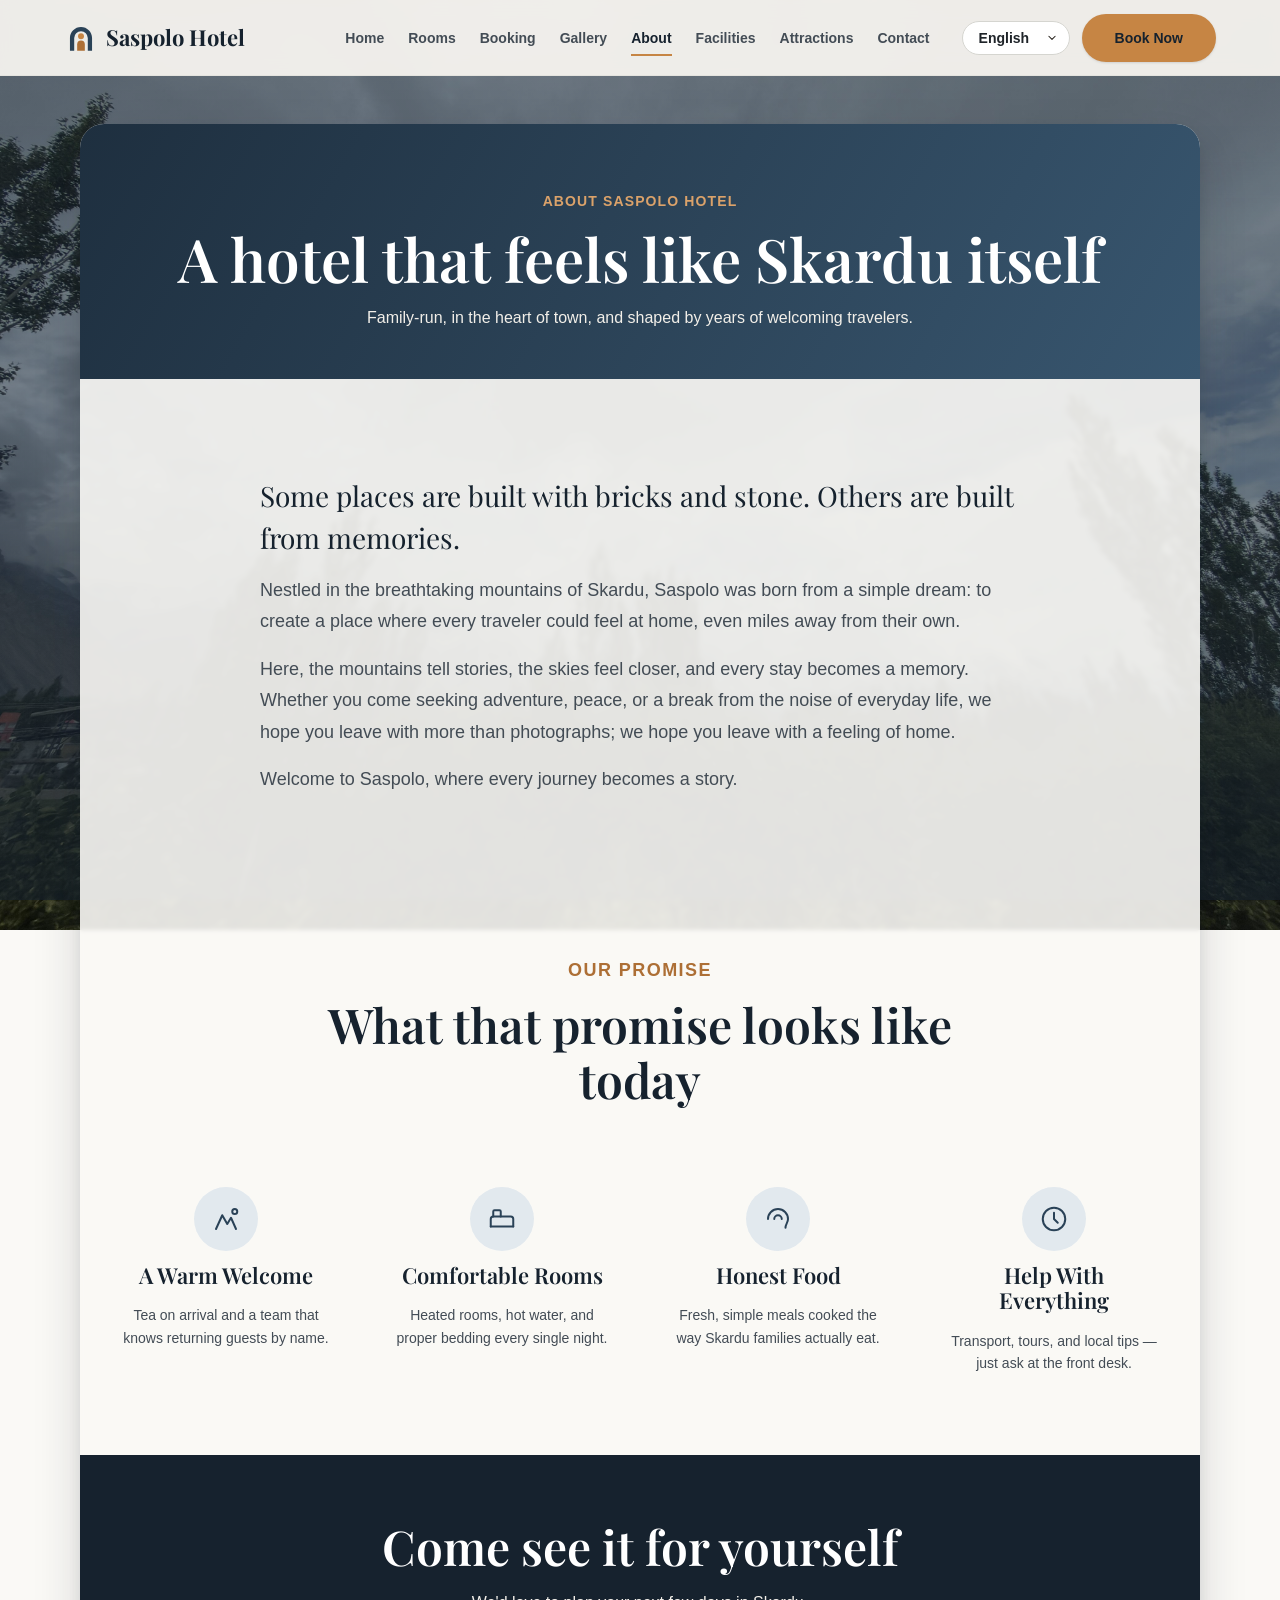
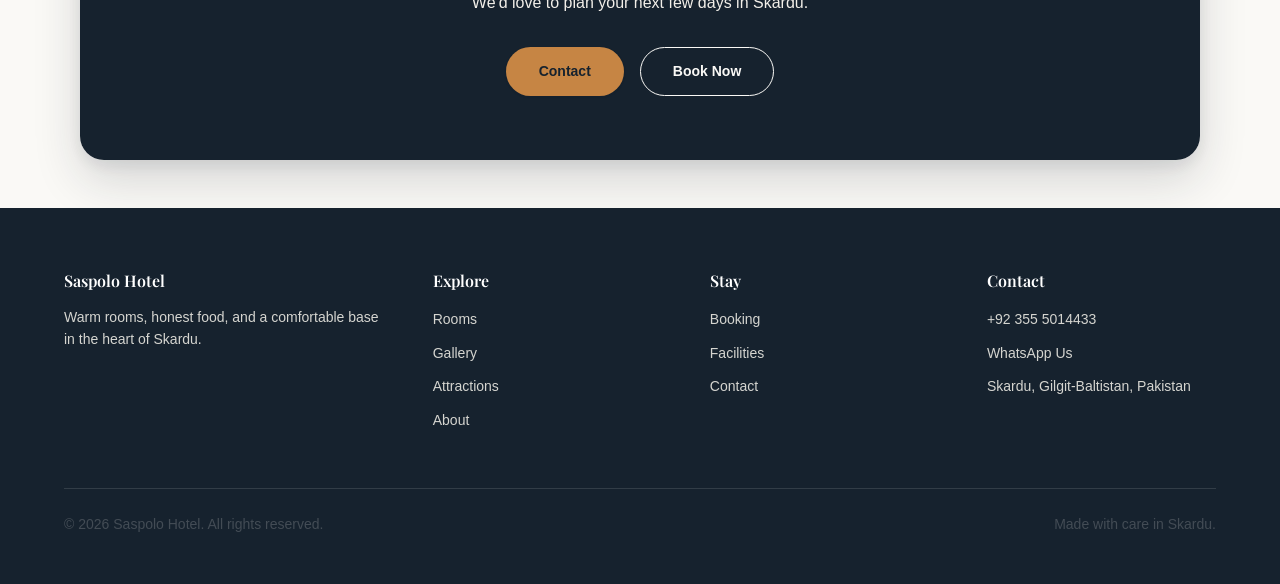
==== about.html @ f362ca93 "Add files via upload" ====
<!DOCTYPE html>
<html lang="en" dir="ltr">
<head>
<meta charset="UTF-8">
<meta name="viewport" content="width=device-width, initial-scale=1">
<title>About Us — Saspolo Hotel | Skardu, Gilgit-Baltistan</title>
<meta name="description" content="Nestled in the mountains of Skardu, Saspolo was born from a simple dream: a place where every traveler feels at home. Read our story.">
<link rel="canonical" href="https://www.saspolohotel.example/about.html">
<meta property="og:type" content="website">
<meta property="og:site_name" content="Saspolo Hotel">
<meta property="og:title" content="About Us — Saspolo Hotel | Skardu, Gilgit-Baltistan">
<meta property="og:description" content="Nestled in the mountains of Skardu, Saspolo was born from a simple dream: a place where every traveler feels at home. Read our story.">
<meta property="og:image" content="https://www.saspolohotel.example/assets/images/og/og-default.jpg">
<meta property="og:url" content="https://www.saspolohotel.example/about.html">
<meta property="og:locale" content="en_PK">
<meta name="twitter:card" content="summary_large_image">
<meta name="twitter:title" content="About Us — Saspolo Hotel | Skardu, Gilgit-Baltistan">
<meta name="twitter:description" content="Nestled in the mountains of Skardu, Saspolo was born from a simple dream: a place where every traveler feels at home. Read our story.">
<meta name="twitter:image" content="https://www.saspolohotel.example/assets/images/og/og-default.jpg">
<script type="application/ld+json">
{
  "@context": "https://schema.org",
  "@type": "Organization",
  "name": "Saspolo Hotel",
  "description": "A family-run hotel in the heart of Skardu, Gilgit-Baltistan, Pakistan.",
  "url": "https://www.saspolohotel.example/about.html",
  "logo": "https://www.saspolohotel.example/assets/images/og/og-default.jpg"
}
</script>
<link rel="icon" type="image/svg+xml" href="data:image/svg+xml,%3Csvg xmlns='http://www.w3.org/2000/svg' viewBox='0 0 40 40'%3E%3Crect width='40' height='40' rx='8' fill='%231e2f3f'/%3E%3Cpath d='M9 33V20c0-6 5-11 11-11s11 5 11 11v13h-4.2V20a6.8 6.8 0 10-13.6 0v13H9z' fill='%23c68544'/%3E%3Ccircle cx='20' cy='19' r='3' fill='%23dba26a'/%3E%3C/svg%3E">
<link rel="preconnect" href="https://fonts.googleapis.com">
<link rel="preconnect" href="https://fonts.gstatic.com" crossorigin>
<link href="https://fonts.googleapis.com/css2?family=Playfair+Display:wght@500;600;700&display=swap" rel="stylesheet">
<link rel="stylesheet" href="assets/css/variables.css">
<link rel="stylesheet" href="assets/css/base.css">
<link rel="stylesheet" href="assets/css/layout.css">
<link rel="stylesheet" href="assets/css/components.css">
<link rel="stylesheet" href="assets/css/animations.css">
<link rel="stylesheet" href="assets/css/rtl.css">
</head>
<body class="page-bg" style="background-image: url('assets/images/backgrounds/about.jpg');">

<!-- SHARED:HEADER:START -->
<a class="skip-link" href="#main" data-i18n="common.skipToContent">Skip to content</a>
<header class="site-header" id="site-header">
  <div class="container">
    <a href="index.html" class="brand">
      <svg class="brand-mark" viewBox="0 0 40 40" fill="none" xmlns="http://www.w3.org/2000/svg" aria-hidden="true">
        <path d="M7 35V20C7 12.82 12.82 7 20 7c7.18 0 13 5.82 13 13v15h-5V20a8 8 0 10-16 0v15H7z" fill="var(--color-forest-700)"></path>
        <circle cx="20" cy="18" r="3.5" fill="var(--color-amber-500)"></circle>
        <path d="M15.5 35v-7.5a4.5 4.5 0 019 0V35h-9z" fill="var(--color-amber-600)"></path>
      </svg>
      <span data-i18n="common.siteName">Saspolo Hotel</span>
    </a>

    <nav class="main-nav" id="main-nav">
      <ul class="nav-list">
        <li><a href="index.html" data-i18n="nav.home">Home</a></li>
        <li><a href="rooms.html" data-i18n="nav.rooms">Rooms</a></li>
        <li><a href="booking.html" data-i18n="nav.booking">Booking</a></li>
        <li><a href="gallery.html" data-i18n="nav.gallery">Gallery</a></li>
        <li><a href="about.html" aria-current="page" data-i18n="nav.about">About</a></li>
        <li><a href="facilities.html" data-i18n="nav.facilities">Facilities</a></li>
        <li><a href="attractions.html" data-i18n="nav.attractions">Attractions</a></li>
        <li><a href="contact.html" data-i18n="nav.contact">Contact</a></li>
      </ul>
      <div class="nav-actions">
        <select class="lang-select" id="lang-select" aria-label="Choose language">
          <option value="en">English</option>
          <option value="ur">اردو</option>
          <option value="pa">پنجابی</option>
          <option value="ps">پښتو</option>
          <option value="hi">हिन्दी</option>
          <option value="de">Deutsch</option>
          <option value="fr">Français</option>
          <option value="zh">中文</option>
          <option value="ar">العربية</option>
        </select>
        <a href="booking.html" class="btn btn-primary" data-i18n="common.bookNow">Book Now</a>
      </div>
    </nav>

    <button class="nav-toggle" id="nav-toggle" type="button" aria-expanded="false" aria-controls="main-nav" aria-label="Menu">
      <svg viewBox="0 0 24 24" fill="none" stroke="currentColor" stroke-width="2" stroke-linecap="round"><line x1="3" y1="6" x2="21" y2="6"></line><line x1="3" y1="12" x2="21" y2="12"></line><line x1="3" y1="18" x2="21" y2="18"></line></svg>
    </button>
  </div>
</header>
<!-- SHARED:HEADER:END -->

<main id="main">

  <section class="page-banner">
    <div class="container">
      <p class="eyebrow" data-i18n="about.eyebrow">About Saspolo Hotel</p>
      <h1 data-i18n="about.title">A hotel that feels like Skardu itself</h1>
      <p class="page-banner-sub" data-i18n="about.bannerSub">Family-run, in the heart of town, and shaped by years of welcoming travelers.</p>
    </div>
  </section>

  <section class="section">
    <div class="container">
      <div class="story-block reveal">
        <p class="story-lead" data-i18n="about.storyPara1">Some places are built with bricks and stone. Others are built from memories.</p>
        <p data-i18n="about.storyPara2">Nestled in the breathtaking mountains of Skardu, Saspolo was born from a simple dream: to create a place where every traveler could feel at home, even miles away from their own.</p>
        <p data-i18n="about.storyPara3">Here, the mountains tell stories, the skies feel closer, and every stay becomes a memory. Whether you come seeking adventure, peace, or a break from the noise of everyday life, we hope you leave with more than photographs; we hope you leave with a feeling of home.</p>
        <p data-i18n="about.storyPara4">Welcome to Saspolo, where every journey becomes a story.</p>
      </div>
    </div>
  </section>

  <section class="section section-tight" style="background:var(--color-cream-100);">
    <div class="container">
      <div class="section-heading reveal">
        <p class="eyebrow" data-i18n="about.promiseEyebrow">Our Promise</p>
        <h2 data-i18n="about.promiseTitle">What that promise looks like today</h2>
      </div>
      <div class="grid grid-4">
        <div class="icon-tile reveal">
          <div class="icon-wrap">
            <svg viewBox="0 0 24 24" fill="none" stroke="currentColor" stroke-width="1.6" stroke-linecap="round" stroke-linejoin="round"><path d="M4 20l5-11 4 7 3-5 4 9"></path><circle cx="19" cy="6" r="2"></circle></svg>
          </div>
          <h4 data-i18n="about.promise1Title">A Warm Welcome</h4>
          <p data-i18n="about.promise1Body">Tea on arrival and a team that knows returning guests by name.</p>
        </div>
        <div class="icon-tile reveal reveal-delay-1">
          <div class="icon-wrap">
            <svg viewBox="0 0 24 24" fill="none" stroke="currentColor" stroke-width="1.6" stroke-linecap="round" stroke-linejoin="round"><path d="M3 18v-6a2 2 0 012-2h14a2 2 0 012 2v6"></path><path d="M3 18h18M5 10V6a1 1 0 011-1h4a1 1 0 011 1v4"></path></svg>
          </div>
          <h4 data-i18n="about.promise2Title">Comfortable Rooms</h4>
          <p data-i18n="about.promise2Body">Heated rooms, hot water, and proper bedding every single night.</p>
        </div>
        <div class="icon-tile reveal reveal-delay-2">
          <div class="icon-wrap">
            <svg viewBox="0 0 24 24" fill="none" stroke="currentColor" stroke-width="1.6" stroke-linecap="round" stroke-linejoin="round"><path d="M4 12a8 8 0 0116 0c0 3-2 4-2 7"></path><path d="M9 12a3 3 0 016 0"></path></svg>
          </div>
          <h4 data-i18n="about.promise3Title">Honest Food</h4>
          <p data-i18n="about.promise3Body">Fresh, simple meals cooked the way Skardu families actually eat.</p>
        </div>
        <div class="icon-tile reveal reveal-delay-3">
          <div class="icon-wrap">
            <svg viewBox="0 0 24 24" fill="none" stroke="currentColor" stroke-width="1.6" stroke-linecap="round" stroke-linejoin="round"><circle cx="12" cy="12" r="9"></circle><path d="M12 7v5l3 3"></path></svg>
          </div>
          <h4 data-i18n="about.promise4Title">Help With Everything</h4>
          <p data-i18n="about.promise4Body">Transport, tours, and local tips — just ask at the front desk.</p>
        </div>
      </div>
    </div>
  </section>

  <section class="cta-band">
    <div class="container reveal">
      <h2 data-i18n="about.ctaTitle">Come see it for yourself</h2>
      <p data-i18n="about.ctaBody">We'd love to plan your next few days in Skardu.</p>
      <div class="hero-actions" style="justify-content:center;">
        <a href="contact.html" class="btn btn-primary">
          <span data-i18n="nav.contact">Contact</span>
        </a>
        <a href="booking.html" class="btn btn-outline" data-i18n="common.bookNow">Book Now</a>
      </div>
    </div>
  </section>

</main>

<!-- SHARED:FOOTER:START -->
<footer class="site-footer">
  <div class="container">
    <div class="footer-grid">
      <div>
        <h4 data-i18n="common.siteName">Saspolo Hotel</h4>
        <p data-i18n="footer.blurb">Practical routes, comfortable stays, and unhurried days across Skardu and the valleys around it.</p>
      </div>
      <div>
        <h4 data-i18n="footer.explore">Explore</h4>
        <ul class="footer-links">
          <li><a href="rooms.html" data-i18n="nav.rooms">Rooms</a></li>
          <li><a href="gallery.html" data-i18n="nav.gallery">Gallery</a></li>
          <li><a href="attractions.html" data-i18n="nav.attractions">Attractions</a></li>
          <li><a href="about.html" data-i18n="nav.about">About</a></li>
        </ul>
      </div>
      <div>
        <h4 data-i18n="footer.stay">Stay</h4>
        <ul class="footer-links">
          <li><a href="booking.html" data-i18n="nav.booking">Booking</a></li>
          <li><a href="facilities.html" data-i18n="nav.facilities">Facilities</a></li>
          <li><a href="contact.html" data-i18n="nav.contact">Contact</a></li>
        </ul>
      </div>
      <div>
        <h4 data-i18n="footer.contact">Contact</h4>
        <ul class="footer-links">
          <li><a href="tel:+923555014433" class="keep-ltr">+92 355 5014433</a></li>
          <li><a href="https://wa.me/923555014433" target="_blank" rel="noopener" data-i18n="common.whatsappUs">WhatsApp Us</a></li>
          <li><a href="https://maps.app.goo.gl/Dnu6MF6ETTMuakKG8" target="_blank" rel="noopener" data-i18n="footer.location">Skardu, Gilgit-Baltistan, Pakistan</a></li>
        </ul>
      </div>
    </div>
    <div class="footer-bottom">
      <p>&copy; <span id="footer-year">2026</span> <span data-i18n="common.siteName">Saspolo Hotel</span>. <span data-i18n="footer.rights">All rights reserved.</span></p>
      <p data-i18n="footer.madeWith">Made with care in Skardu.</p>
    </div>
  </div>
</footer>
<!-- SHARED:FOOTER:END -->

<script src="assets/js/site-config.js"></script>
<script src="assets/js/main.js"></script>
<script src="assets/js/i18n/en.js"></script>
<script src="assets/js/i18n/ur.js"></script>
<script src="assets/js/i18n/pa.js"></script>
<script src="assets/js/i18n/ps.js"></script>
<script src="assets/js/i18n/hi.js"></script>
<script src="assets/js/i18n/de.js"></script>
<script src="assets/js/i18n/fr.js"></script>
<script src="assets/js/i18n/zh.js"></script>
<script src="assets/js/i18n/ar.js"></script>
<script src="assets/js/i18n.js"></script>
</body>
</html>
---- assets/css/variables.css ----
:root {
  /* Saspolo Hotel palette — midnight slate blue + warm copper + soft ivory.
     Token names keep the original "forest/amber" naming so every downstream
     stylesheet works unchanged; only the values differ from the sister site. */
  --color-forest-900: #16222e;
  --color-forest-800: #1e2f3f;
  --color-forest-700: #2a4257;
  --color-forest-600: #38566f;
  --color-forest-500: #4a6d8a;
  --color-forest-100: #e2e9ee;

  --color-amber-700: #8f5a2b;
  --color-amber-600: #ad6f35;
  --color-amber-500: #c68544;
  --color-amber-400: #dba26a;
  --color-amber-100: #f8efe3;

  --color-cream-50: #faf9f6;
  --color-cream-100: #f2efe9;
  --color-cream-200: #e9e4da;

  --color-ink-900: #1f2429;
  --color-ink-700: #434c55;
  --color-ink-500: #68727c;
  --color-stone-300: #d5d5d0;
  --color-stone-200: #e5e4df;

  --color-white: #ffffff;
  --color-success: #3b6b4a;
  --color-star: #c68544;
  --color-star-empty: #e3ded2;

  /* Typography */
  --font-display: "Playfair Display", Georgia, "Iowan Old Style", "Palatino Linotype", serif;
  --font-body: -apple-system, BlinkMacSystemFont, "Segoe UI", Roboto, Helvetica, Arial, sans-serif;

  --fs-sm: 0.875rem;
  --fs-base: 1rem;
  --fs-md: 1.125rem;
  --fs-lg: 1.375rem;
  --fs-xl: 1.75rem;
  --fs-2xl: 2.25rem;
  --fs-3xl: 3rem;
  --fs-4xl: 3.75rem;

  /* Spacing scale (4px base) */
  --space-1: 0.25rem;
  --space-2: 0.5rem;
  --space-3: 0.75rem;
  --space-4: 1rem;
  --space-5: 1.5rem;
  --space-6: 2rem;
  --space-7: 3rem;
  --space-8: 4rem;
  --space-9: 6rem;
  --space-10: 8rem;

  /* Shape */
  --radius-sm: 8px;
  --radius-md: 14px;
  --radius-lg: 24px;
  --radius-full: 999px;

  /* Shadow — cool-tinted, never pure black */
  --shadow-sm: 0 1px 3px rgba(22, 34, 46, 0.08), 0 1px 2px rgba(22, 34, 46, 0.06);
  --shadow-md: 0 8px 24px rgba(22, 34, 46, 0.10), 0 2px 6px rgba(22, 34, 46, 0.06);
  --shadow-lg: 0 20px 48px rgba(22, 34, 46, 0.16), 0 6px 16px rgba(22, 34, 46, 0.08);

  /* Layout */
  --container-max: 1200px;
  --header-height: 76px;
  --transition-fast: 160ms ease;
  --transition-base: 260ms ease;
  --transition-slow: 420ms cubic-bezier(0.22, 1, 0.36, 1);
}
---- assets/css/base.css ----
*, *::before, *::after {
  box-sizing: border-box;
}

html {
  scroll-behavior: smooth;
}

body {
  margin: 0;
  font-family: var(--font-body);
  font-size: var(--fs-base);
  line-height: 1.6;
  color: var(--color-ink-900);
  background: var(--color-cream-50);
  -webkit-font-smoothing: antialiased;
  text-rendering: optimizeLegibility;
}

img, video {
  max-width: 100%;
  display: block;
}

h1, h2, h3, h4 {
  font-family: var(--font-display);
  font-weight: 600;
  line-height: 1.15;
  margin: 0 0 var(--space-4);
  color: var(--color-forest-900);
}

h1 { font-size: var(--fs-4xl); }
h2 { font-size: var(--fs-3xl); }
h3 { font-size: var(--fs-2xl); }
h4 { font-size: var(--fs-lg); }

p {
  margin: 0 0 var(--space-4);
  color: var(--color-ink-700);
}

a {
  color: var(--color-forest-700);
  text-decoration: none;
}

a:hover {
  color: var(--color-amber-600);
}

ul, ol {
  margin: 0;
  padding: 0;
  list-style: none;
}

button {
  font-family: inherit;
  cursor: pointer;
}

label {
  display: block;
  font-size: var(--fs-sm);
  font-weight: 600;
  color: var(--color-forest-800);
  margin-bottom: var(--space-2);
}

input, select, textarea {
  font-family: inherit;
  font-size: var(--fs-base);
}

:focus-visible {
  outline: 3px solid var(--color-amber-500);
  outline-offset: 2px;
}

.container {
  width: 100%;
  max-width: var(--container-max);
  margin-inline: auto;
  padding-inline: var(--space-5);
}

.section {
  padding-block: var(--space-9);
}

.section-tight {
  padding-block: var(--space-7);
}

.eyebrow {
  display: inline-block;
  font-family: var(--font-body);
  font-size: var(--fs-sm);
  font-weight: 700;
  letter-spacing: 0.08em;
  text-transform: uppercase;
  color: var(--color-amber-600);
  margin-bottom: var(--space-3);
}

.section-heading {
  max-width: 640px;
  margin-inline: auto;
  text-align: center;
  margin-bottom: var(--space-7);
}

.section-heading p {
  font-size: var(--fs-md);
}

.visually-hidden {
  position: absolute;
  width: 1px;
  height: 1px;
  padding: 0;
  margin: -1px;
  overflow: hidden;
  clip: rect(0, 0, 0, 0);
  white-space: nowrap;
  border: 0;
}

.skip-link {
  position: absolute;
  inset-inline-start: var(--space-3);
  top: -60px;
  background: var(--color-forest-900);
  color: var(--color-white);
  padding: var(--space-3) var(--space-5);
  border-radius: var(--radius-sm);
  z-index: 200;
  transition: top var(--transition-fast);
}

.skip-link:focus {
  top: var(--space-3);
}

/* RTL: flip anything not already handled by logical properties */
[dir="rtl"] body {
  direction: rtl;
}
---- assets/css/layout.css ----
/* ===== Header ===== */
.site-header {
  position: sticky;
  top: 0;
  z-index: 100;
  height: var(--header-height);
  display: flex;
  align-items: center;
  transition: box-shadow var(--transition-base);
}

/* Backdrop blur lives on a pseudo-element, not .site-header itself, because
   backdrop-filter/filter/transform on an element creates a new containing
   block for any position:fixed descendant (like the mobile .main-nav
   dropdown) — that would trap it inside the header's own small box instead
   of covering the viewport. Keeping the filter off .site-header avoids that. */
.site-header::before {
  content: "";
  position: absolute;
  inset: 0;
  z-index: -1;
  background: rgba(251, 248, 242, 0.92);
  backdrop-filter: saturate(160%) blur(10px);
  -webkit-backdrop-filter: saturate(160%) blur(10px);
  border-bottom: 1px solid var(--color-stone-200);
}

.site-header.is-scrolled {
  box-shadow: var(--shadow-sm);
}

.site-header .container {
  display: flex;
  align-items: center;
  justify-content: space-between;
  gap: var(--space-5);
}

.brand {
  display: flex;
  align-items: center;
  gap: var(--space-2);
  font-family: var(--font-display);
  font-size: var(--fs-lg);
  font-weight: 700;
  color: var(--color-forest-900);
  white-space: nowrap;
}

.brand-mark {
  width: 34px;
  height: 34px;
  flex-shrink: 0;
}

.main-nav {
  display: flex;
  align-items: center;
  gap: var(--space-6);
}

.nav-list {
  display: flex;
  align-items: center;
  gap: var(--space-5);
}

.nav-list a {
  font-size: var(--fs-sm);
  font-weight: 600;
  color: var(--color-ink-700);
  padding: var(--space-2) 0;
  position: relative;
}

.nav-list a::after {
  content: "";
  position: absolute;
  inset-inline-start: 0;
  bottom: -2px;
  width: 0;
  height: 2px;
  background: var(--color-amber-500);
  transition: width var(--transition-base);
}

.nav-list a:hover::after,
.nav-list a[aria-current="page"]::after {
  width: 100%;
}

.nav-list a[aria-current="page"] {
  color: var(--color-forest-900);
}

.nav-actions {
  display: flex;
  align-items: center;
  gap: var(--space-3);
}

.lang-select {
  appearance: none;
  background: var(--color-white) url("data:image/svg+xml;utf8,<svg xmlns='http://www.w3.org/2000/svg' viewBox='0 0 20 20' fill='%23241f19'><path d='M5.5 7.5l4.5 4.5 4.5-4.5' stroke='%23241f19' stroke-width='1.5' fill='none' stroke-linecap='round' stroke-linejoin='round'/></svg>") no-repeat right 10px center;
  background-size: 14px;
  border: 1px solid var(--color-stone-300);
  border-radius: var(--radius-full);
  padding: var(--space-2) var(--space-6) var(--space-2) var(--space-4);
  font-size: var(--fs-sm);
  font-weight: 600;
  color: var(--color-ink-900);
}

[dir="rtl"] .lang-select {
  background-position: left 10px center;
  padding: var(--space-2) var(--space-4) var(--space-2) var(--space-6);
}

.nav-toggle {
  display: none;
  width: 44px;
  height: 44px;
  align-items: center;
  justify-content: center;
  background: none;
  border: none;
  color: var(--color-forest-900);
}

.nav-toggle svg { width: 26px; height: 26px; }

/* ===== Footer ===== */
.site-footer {
  background: var(--color-forest-900);
  color: var(--color-cream-100);
  padding-block: var(--space-8) var(--space-6);
}

.footer-grid {
  display: grid;
  grid-template-columns: 1.4fr 1fr 1fr 1fr;
  gap: var(--space-7);
  margin-bottom: var(--space-7);
}

.footer-grid h4 {
  color: var(--color-white);
  font-size: var(--fs-base);
  margin-bottom: var(--space-4);
}

.footer-grid p, .footer-grid a {
  color: var(--color-stone-300);
  font-size: var(--fs-sm);
}

.footer-grid a:hover { color: var(--color-amber-400); }

.footer-links li { margin-bottom: var(--space-2); }

.footer-bottom {
  border-top: 1px solid rgba(255, 255, 255, 0.12);
  padding-top: var(--space-5);
  display: flex;
  justify-content: space-between;
  flex-wrap: wrap;
  gap: var(--space-3);
  font-size: var(--fs-sm);
  color: var(--color-stone-300);
}

/* ===== Grids ===== */
.grid {
  display: grid;
  gap: var(--space-6);
}

.grid-2 { grid-template-columns: repeat(2, 1fr); }
.grid-3 { grid-template-columns: repeat(3, 1fr); }
.grid-4 { grid-template-columns: repeat(4, 1fr); }

.split {
  display: grid;
  grid-template-columns: 1fr 1fr;
  gap: var(--space-8);
  align-items: center;
}

/* ===== Responsive ===== */
@media (max-width: 960px) {
  .footer-grid { grid-template-columns: 1fr 1fr; }
  .grid-4 { grid-template-columns: repeat(2, 1fr); }
  .grid-3 { grid-template-columns: repeat(2, 1fr); }
}

@media (max-width: 760px) {
  .main-nav {
    position: fixed;
    inset: var(--header-height) 0 0 0;
    background: var(--color-cream-50);
    flex-direction: column;
    align-items: stretch;
    padding: var(--space-6) var(--space-5);
    transform: translateY(-12px);
    opacity: 0;
    visibility: hidden;
    transition: opacity var(--transition-base), transform var(--transition-base), visibility var(--transition-base);
    overflow-y: auto;
  }

  .main-nav.is-open {
    opacity: 1;
    transform: translateY(0);
    visibility: visible;
  }

  .nav-list {
    flex-direction: column;
    align-items: stretch;
    gap: 0;
  }

  .nav-list a {
    display: block;
    padding: var(--space-4) 0;
    border-bottom: 1px solid var(--color-stone-200);
    font-size: var(--fs-md);
  }

  .nav-actions {
    margin-top: var(--space-5);
    justify-content: flex-start;
  }

  .nav-toggle { display: inline-flex; }

  .footer-grid { grid-template-columns: 1fr; gap: var(--space-6); }
  .grid-4, .grid-3, .grid-2 { grid-template-columns: 1fr; }
  .split { grid-template-columns: 1fr; gap: var(--space-6); }

  h1 { font-size: var(--fs-3xl); }
  h2 { font-size: var(--fs-2xl); }
}
---- assets/css/components.css ----
/* ===== Buttons ===== */
.btn {
  display: inline-flex;
  align-items: center;
  justify-content: center;
  gap: var(--space-2);
  font-size: var(--fs-sm);
  font-weight: 700;
  padding: var(--space-3) var(--space-6);
  border-radius: var(--radius-full);
  border: 1px solid transparent;
  transition: transform var(--transition-fast), box-shadow var(--transition-fast), background var(--transition-fast), color var(--transition-fast);
  white-space: nowrap;
}

.btn:hover { transform: translateY(-1px); }
.btn svg { width: 18px; height: 18px; }

.btn-primary {
  background: var(--color-amber-500);
  color: var(--color-forest-900);
  box-shadow: var(--shadow-sm);
}

.btn-primary:hover {
  background: var(--color-amber-600);
  color: var(--color-forest-900);
  box-shadow: var(--shadow-md);
}

.btn-outline {
  background: transparent;
  border-color: currentColor;
  color: var(--color-cream-50);
}

.btn-outline:hover { color: var(--color-amber-400); }

.btn-dark {
  background: var(--color-forest-900);
  color: var(--color-cream-50);
}

.btn-dark:hover { background: var(--color-forest-700); color: var(--color-white); }

.btn-whatsapp {
  background: #25D366;
  color: #0b2e13;
}

.btn-whatsapp:hover { background: #1ebe5b; color: #0b2e13; }

.btn-block { width: 100%; }

/* ===== Cards ===== */
.card {
  background: var(--color-white);
  border-radius: var(--radius-md);
  overflow: hidden;
  box-shadow: var(--shadow-sm);
  transition: box-shadow var(--transition-base), transform var(--transition-base);
  /* equal-height cards in a row, so their content can align consistently */
  display: flex;
  flex-direction: column;
  height: 100%;
}

.card:hover {
  box-shadow: var(--shadow-md);
  transform: translateY(-4px);
}

.card-body {
  padding: var(--space-5);
  display: flex;
  flex-direction: column;
  flex: 1 1 auto;
}

/* Push a card's call-to-action button to the bottom so buttons align across
   a row even when the descriptions are different lengths. */
.card-body .btn {
  margin-top: auto;
}

.card-eyebrow {
  font-size: var(--fs-sm);
  color: var(--color-amber-600);
  font-weight: 700;
}

/* ===== Placeholder photo (unified: rooms / gallery / attractions) ===== */
.placeholder-photo,
.img-missing {
  position: relative;
  display: flex;
  align-items: center;
  justify-content: center;
  flex-direction: column;
  gap: var(--space-2);
  background: linear-gradient(135deg, var(--color-forest-100) 0%, var(--color-amber-100) 100%);
  color: var(--color-forest-600);
  min-height: 220px;
  text-align: center;
  padding: var(--space-4);
}

.placeholder-photo svg, .img-missing svg {
  width: 40px;
  height: 40px;
  opacity: 0.6;
}

.placeholder-photo span, .img-missing span {
  font-size: var(--fs-sm);
  font-weight: 600;
  color: var(--color-forest-700);
}

.media-frame {
  position: relative;
  width: 100%;
  aspect-ratio: 4 / 3;
  overflow: hidden;
  background: var(--color-stone-200);
}

.media-frame img {
  width: 100%;
  height: 100%;
  object-fit: cover;
  transition: transform var(--transition-slow);
}

.media-frame:hover img { transform: scale(1.05); }

.media-frame.img-missing img { display: none; }

.media-frame .placeholder-fallback {
  display: none;
  position: absolute;
  inset: 0;
}

.media-frame.img-missing .placeholder-fallback {
  display: flex;
}

/* ===== Star ratings ===== */
.stars {
  display: inline-flex;
  align-items: center;
  gap: 2px;
  color: var(--color-star);
  font-size: var(--fs-md);
  line-height: 1;
}

.stars .star-empty { color: var(--color-star-empty); }

.star-half {
  position: relative;
  display: inline-block;
  color: var(--color-star-empty);
}

.star-half::before {
  content: "★";
  position: absolute;
  inset-inline-start: 0;
  width: 50%;
  overflow: hidden;
  color: var(--color-star);
}

.rating-badge {
  display: inline-flex;
  align-items: center;
  gap: var(--space-2);
  background: var(--color-white);
  border-radius: var(--radius-full);
  padding: var(--space-2) var(--space-5);
  box-shadow: var(--shadow-sm);
  font-weight: 700;
  color: var(--color-forest-900);
}

/* ===== Badges / pills ===== */
.badge {
  display: inline-flex;
  align-items: center;
  gap: var(--space-1);
  background: var(--color-forest-100);
  color: var(--color-forest-700);
  font-size: var(--fs-sm);
  font-weight: 600;
  padding: var(--space-1) var(--space-4);
  border-radius: var(--radius-full);
}

.badge-amber {
  background: var(--color-amber-100);
  color: var(--color-amber-700);
}

/* ===== Facility / icon grid ===== */
.icon-tile {
  display: flex;
  flex-direction: column;
  align-items: center;
  text-align: center;
  gap: var(--space-3);
  padding: var(--space-6) var(--space-4);
}

.icon-tile .icon-wrap {
  width: 64px;
  height: 64px;
  display: flex;
  align-items: center;
  justify-content: center;
  border-radius: var(--radius-full);
  background: var(--color-forest-100);
  color: var(--color-forest-700);
}

.icon-tile .icon-wrap svg { width: 30px; height: 30px; }

.icon-tile h4 { margin-bottom: var(--space-1); }
.icon-tile p { font-size: var(--fs-sm); margin: 0; }

/* ===== Accordion (Nearby Attractions) ===== */
.accordion-item {
  border-bottom: 1px solid var(--color-stone-200);
}

.accordion-item:first-child { border-top: 1px solid var(--color-stone-200); }

.accordion-trigger {
  width: 100%;
  display: flex;
  align-items: center;
  justify-content: space-between;
  gap: var(--space-4);
  background: none;
  border: none;
  padding: var(--space-5) var(--space-2);
  text-align: start;
  font-family: var(--font-display);
  font-size: var(--fs-lg);
  color: var(--color-forest-900);
}

.accordion-trigger:hover { color: var(--color-amber-600); }

.accordion-trigger .chevron {
  width: 22px;
  height: 22px;
  flex-shrink: 0;
  transition: transform var(--transition-base);
}

.accordion-trigger[aria-expanded="true"] .chevron {
  transform: rotate(180deg);
}

.accordion-panel {
  overflow: hidden;
  display: grid;
  grid-template-columns: 280px 1fr;
  gap: var(--space-6);
  align-items: center;
  padding: 0 var(--space-2) var(--space-6);
}

/* Higher specificity than .accordion-panel so the hidden attribute (set via
   JS: panel.hidden = true) actually wins instead of being overridden by the
   display:grid rule above. */
.accordion-panel[hidden] {
  display: none;
}

.accordion-panel .media-frame {
  border-radius: var(--radius-md);
  aspect-ratio: 4 / 3;
}

@media (max-width: 760px) {
  .accordion-panel { grid-template-columns: 1fr; }
}

/* ===== Gallery / Lightbox ===== */
.gallery-tabs {
  display: flex;
  flex-wrap: wrap;
  gap: var(--space-3);
  justify-content: center;
  margin-bottom: var(--space-7);
}

.gallery-tab {
  background: var(--color-white);
  border: 1px solid var(--color-stone-300);
  border-radius: var(--radius-full);
  padding: var(--space-2) var(--space-5);
  font-size: var(--fs-sm);
  font-weight: 600;
  color: var(--color-ink-700);
}

.gallery-tab[aria-pressed="true"] {
  background: var(--color-forest-900);
  border-color: var(--color-forest-900);
  color: var(--color-white);
}

.gallery-grid {
  display: grid;
  grid-template-columns: repeat(3, 1fr);
  gap: var(--space-4);
}

.gallery-grid button.media-frame {
  border: none;
  padding: 0;
  border-radius: var(--radius-md);
  cursor: zoom-in;
  width: 100%;
}

/* Wrapper used only when a tile needs a visible caption below it (currently
   the Restaurants Nearby category, so each place's name is legible) */
.gallery-item {
  display: flex;
  flex-direction: column;
  gap: var(--space-2);
}

.gallery-caption {
  margin: 0;
  text-align: center;
  font-size: var(--fs-sm);
  font-weight: 600;
  color: var(--color-forest-900);
}

@media (max-width: 760px) {
  .gallery-grid { grid-template-columns: repeat(2, 1fr); }
}

.lightbox {
  position: fixed;
  inset: 0;
  background: rgba(22, 24, 21, 0.92);
  display: none;
  align-items: center;
  justify-content: center;
  z-index: 300;
  padding: var(--space-6);
}

.lightbox.is-open { display: flex; }

.lightbox-media {
  display: flex;
  flex-direction: column;
  align-items: center;
  gap: var(--space-3);
  max-width: min(90vw, 1100px);
}

.lightbox img {
  max-width: min(90vw, 1100px);
  max-height: 78vh;
  border-radius: var(--radius-sm);
  box-shadow: var(--shadow-lg);
}

.lightbox-caption {
  margin: 0;
  color: var(--color-white);
  font-size: var(--fs-md);
  font-weight: 600;
  text-align: center;
}

.lightbox-close, .lightbox-prev, .lightbox-next {
  position: absolute;
  background: rgba(255, 255, 255, 0.12);
  color: var(--color-white);
  border: none;
  width: 48px;
  height: 48px;
  border-radius: var(--radius-full);
  display: flex;
  align-items: center;
  justify-content: center;
}

.lightbox-close:hover, .lightbox-prev:hover, .lightbox-next:hover {
  background: rgba(255, 255, 255, 0.24);
}

.lightbox-close { top: var(--space-5); inset-inline-end: var(--space-5); }
.lightbox-prev { inset-inline-start: var(--space-5); top: 50%; transform: translateY(-50%); }
.lightbox-next { inset-inline-end: var(--space-5); top: 50%; transform: translateY(-50%); }
.lightbox-close svg, .lightbox-prev svg, .lightbox-next svg { width: 22px; height: 22px; }

/* ===== Hero ===== */
.hero {
  position: relative;
  height: min(88vh, 820px);
  min-height: 520px;
  display: flex;
  align-items: flex-end;
  overflow: hidden;
  background: var(--color-forest-900);
}

.hero-video {
  position: absolute;
  inset: 0;
  width: 100%;
  height: 100%;
  object-fit: cover;
}

.hero-overlay {
  position: absolute;
  inset: 0;
  background:
    linear-gradient(0deg, rgba(16, 26, 19, 0.86) 0%, rgba(16, 26, 19, 0.35) 55%, rgba(16, 26, 19, 0.45) 100%);
}

.hero-content {
  position: relative;
  z-index: 2;
  color: var(--color-white);
  padding-bottom: var(--space-9);
  max-width: 760px;
}

.hero-content .eyebrow { color: var(--color-amber-400); }

.hero-content h1 {
  color: var(--color-white);
  font-size: var(--fs-4xl);
}

.hero-sub {
  color: var(--color-cream-100);
  font-size: var(--fs-md);
  max-width: 560px;
}

.hero-actions {
  display: flex;
  gap: var(--space-4);
  flex-wrap: wrap;
  margin-top: var(--space-5);
}

.scroll-cue {
  position: absolute;
  bottom: var(--space-5);
  inset-inline-end: var(--space-5);
  z-index: 2;
  width: 44px;
  height: 44px;
  border-radius: var(--radius-full);
  border: 1px solid rgba(255, 255, 255, 0.4);
  display: flex;
  align-items: center;
  justify-content: center;
  color: var(--color-white);
  animation: scrollCueBounce 2.4s ease-in-out infinite;
}

.scroll-cue svg { width: 20px; height: 20px; }

@keyframes scrollCueBounce {
  0%, 100% { transform: translateY(0); }
  50% { transform: translateY(6px); }
}

@media (max-width: 760px) {
  .hero { height: min(92vh, 720px); align-items: flex-end; }
  .hero-content h1 { font-size: var(--fs-3xl); }
  .scroll-cue { display: none; }
}

/* ===== CTA band ===== */
.cta-band {
  background: var(--color-forest-900);
  color: var(--color-white);
  text-align: center;
  padding-block: var(--space-8);
}

.cta-band h2 { color: var(--color-white); }
.cta-band p { color: var(--color-cream-100); margin-bottom: var(--space-6); }

/* ===== Inner-page banner (About, Rooms, Gallery, Facilities, Attractions, Booking, Contact) ===== */
.page-banner {
  background: linear-gradient(120deg, var(--color-forest-800), var(--color-forest-600));
  background-size: cover;
  background-position: center;
  color: var(--color-white);
  padding-block: var(--space-8) var(--space-7);
  text-align: center;
}

/* ===== Full-screen photo pages (booking / about / facilities / contact) =====
   A fixed cover photo sits behind the whole viewport; the page content floats
   in a translucent "sheet" so the photo is visible across the entire screen
   (around and faintly through the content) while text stays fully readable. */
body.page-bg {
  background-repeat: no-repeat;
  background-position: center;
  background-size: cover;
  background-attachment: fixed;
}

body.page-bg::before {
  content: "";
  position: fixed;
  inset: 0;
  background: linear-gradient(rgba(22, 34, 46, 0.5), rgba(22, 34, 46, 0.6));
  z-index: 0;
  pointer-events: none;
}

body.page-bg .site-header,
body.page-bg main,
body.page-bg .site-footer {
  position: relative;
  z-index: 1;
}

body.page-bg main {
  max-width: 1120px;
  margin: var(--space-7) auto;
  border-radius: var(--radius-lg);
  overflow: hidden;
  background: rgba(250, 249, 246, 0.90);
  backdrop-filter: blur(2px);
  -webkit-backdrop-filter: blur(2px);
  box-shadow: var(--shadow-lg);
}

body.page-bg .section,
body.page-bg .section-tight {
  background: transparent !important;
}

@media (max-width: 1180px) {
  body.page-bg main { margin-inline: var(--space-4); }
}

.page-banner .eyebrow { color: var(--color-amber-400); }
.page-banner h1 { color: var(--color-white); margin-bottom: 0; }

.page-banner-sub {
  color: var(--color-cream-100);
  max-width: 640px;
  margin: var(--space-3) auto 0;
}

/* ===== About — story typography ===== */
.story-block { max-width: 760px; margin-inline: auto; }

.story-lead {
  font-family: var(--font-display);
  font-size: var(--fs-xl);
  color: var(--color-forest-900);
  line-height: 1.5;
}

/* Body paragraphs of the story read at a comfortable, standard article size */
.story-block p:not(.story-lead) {
  font-size: var(--fs-md);
  line-height: 1.75;
}

/* ===== Attractions carousel (click / swipe through place cards) ===== */
.carousel {
  position: relative;
  display: flex;
  align-items: center;
  gap: var(--space-3);
}

.carousel-viewport {
  overflow: hidden;
  flex: 1 1 auto;
  /* vertical breathing room so a hovered card can grow without being clipped */
  padding-block: var(--space-5);
}

.carousel-track {
  display: flex;
  gap: var(--space-5);
  transition: transform var(--transition-slow);
  will-change: transform;
}

.carousel-card {
  flex: 0 0 calc((100% - 2 * var(--space-5)) / 3);
  transition: transform var(--transition-base);
}

.carousel-card .media-frame {
  border-radius: var(--radius-md);
  aspect-ratio: 4 / 3;
  transition: box-shadow var(--transition-base);
}

/* Amazon-style: the card lifts and enlarges on hover, image zooms in */
.carousel-card:hover {
  transform: scale(1.08);
  z-index: 3;
  position: relative;
}

.carousel-card:hover .media-frame {
  box-shadow: var(--shadow-lg);
}

.carousel-card:hover .media-frame img {
  transform: scale(1.12);
}

.carousel-card-name {
  text-align: center;
  margin: var(--space-4) 0 var(--space-1);
  font-size: var(--fs-lg);
  color: var(--color-forest-900);
}

.carousel-card-blurb {
  text-align: center;
  font-size: var(--fs-sm);
  color: var(--color-ink-700);
  margin: 0;
}

.carousel-btn {
  flex-shrink: 0;
  width: 48px;
  height: 48px;
  border-radius: var(--radius-full);
  border: 1px solid var(--color-stone-300);
  background: var(--color-white);
  color: var(--color-forest-800);
  display: flex;
  align-items: center;
  justify-content: center;
  box-shadow: var(--shadow-sm);
  transition: background var(--transition-fast), opacity var(--transition-fast);
}

.carousel-btn:hover { background: var(--color-cream-100); }
.carousel-btn svg { width: 22px; height: 22px; }
.carousel-btn[disabled] { opacity: 0.35; cursor: default; box-shadow: none; }

@media (max-width: 959px) {
  .carousel-card { flex-basis: calc((100% - var(--space-5)) / 2); }
}

@media (max-width: 639px) {
  .carousel-card { flex-basis: 100%; }
  .carousel-btn { width: 42px; height: 42px; }
}

/* ===== Rooms ===== */
.room-meta {
  font-size: var(--fs-sm);
  color: var(--color-amber-600);
  font-weight: 600;
  margin-bottom: var(--space-3);
}

.room-facilities { margin-bottom: var(--space-4); }

.room-facilities li {
  position: relative;
  padding-inline-start: var(--space-5);
  font-size: var(--fs-sm);
  color: var(--color-ink-700);
  margin-bottom: var(--space-2);
}

.room-facilities li::before {
  content: "";
  position: absolute;
  inset-inline-start: 0;
  top: 0.5em;
  width: 7px;
  height: 7px;
  border-radius: 50%;
  background: var(--color-forest-500);
}

.room-rate {
  font-weight: 700;
  color: var(--color-forest-800);
  font-size: var(--fs-sm);
  margin-bottom: var(--space-4);
}

/* ===== Contact ===== */
.contact-method {
  display: flex;
  gap: var(--space-4);
  align-items: flex-start;
  margin-bottom: var(--space-5);
}

.contact-method .icon-wrap {
  width: 44px;
  height: 44px;
  flex-shrink: 0;
  background: var(--color-forest-100);
  color: var(--color-forest-700);
  border-radius: var(--radius-full);
  display: flex;
  align-items: center;
  justify-content: center;
}

.contact-method .icon-wrap svg { width: 20px; height: 20px; }
.contact-method p { margin: 0; }
.contact-method .contact-label { font-weight: 700; color: var(--color-forest-900); }

/* ===== Embedded map ===== */
.map-embed {
  position: relative;
  width: 100%;
  aspect-ratio: 16 / 7;
  border-radius: var(--radius-md);
  overflow: hidden;
  box-shadow: var(--shadow-sm);
  border: 1px solid var(--color-stone-200);
}

.map-embed iframe {
  position: absolute;
  inset: 0;
  width: 100%;
  height: 100%;
  border: 0;
}

@media (max-width: 640px) {
  .map-embed { aspect-ratio: 4 / 3; }
}

/* ===== Forms ===== */
.form-grid {
  display: grid;
  grid-template-columns: 1fr 1fr;
  gap: var(--space-5);
}

.form-field-full { grid-column: 1 / -1; }

.form-field input,
.form-field select,
.form-field textarea {
  width: 100%;
  padding: var(--space-3) var(--space-4);
  border: 1px solid var(--color-stone-300);
  border-radius: var(--radius-sm);
  background: var(--color-white);
  color: var(--color-ink-900);
}

.form-field textarea { min-height: 110px; resize: vertical; }

.form-field input:focus,
.form-field select:focus,
.form-field textarea:focus {
  border-color: var(--color-amber-500);
}

.field-error {
  color: #a3402c;
  font-size: var(--fs-sm);
  margin-top: var(--space-1);
  display: none;
}

.form-field.has-error input,
.form-field.has-error select {
  border-color: #a3402c;
}

.form-field.has-error .field-error { display: block; }

.disclaimer-box {
  background: var(--color-amber-100);
  border: 1px solid var(--color-amber-400);
  border-radius: var(--radius-md);
  padding: var(--space-5);
  font-size: var(--fs-sm);
  color: var(--color-ink-700);
  display: flex;
  gap: var(--space-3);
  align-items: flex-start;
}

.disclaimer-box svg {
  width: 22px;
  height: 22px;
  flex-shrink: 0;
  color: var(--color-amber-700);
}

.form-actions {
  display: flex;
  gap: var(--space-4);
  flex-wrap: wrap;
}

@media (max-width: 640px) {
  .form-grid { grid-template-columns: 1fr; }
  .accordion-trigger { font-size: var(--fs-md); }
}
---- assets/css/animations.css ----
.reveal {
  opacity: 0;
  transform: translateY(24px);
  transition: opacity var(--transition-slow), transform var(--transition-slow);
}

.reveal.is-visible {
  opacity: 1;
  transform: translateY(0);
}

.reveal-delay-1 { transition-delay: 80ms; }
.reveal-delay-2 { transition-delay: 160ms; }
.reveal-delay-3 { transition-delay: 240ms; }

@media (prefers-reduced-motion: reduce) {
  html { scroll-behavior: auto; }

  .reveal {
    opacity: 1;
    transform: none;
    transition: none;
  }

  * {
    animation-duration: 0.001ms !important;
    transition-duration: 0.001ms !important;
  }
}

.hero-fade-in {
  animation: heroFadeIn 1.1s ease both;
}

@keyframes heroFadeIn {
  from { opacity: 0; transform: translateY(14px); }
  to { opacity: 1; transform: translateY(0); }
}
---- assets/css/rtl.css ----
/* RTL overrides for Urdu, Punjabi (Shahmukhi), Pashto, Arabic.
   Most layout already uses logical properties (inset-inline-*, margin-inline-*,
   text-align: start/end) so it flips automatically with [dir="rtl"] on <html>.
   This file only covers the handful of things that don't flip on their own. */

[dir="rtl"] {
  direction: rtl;
}

/* Star ratings are a graphic unit, not reading text — keep them LTR always
   so the half-star clip technique in components.css stays correct. */
.stars {
  direction: ltr;
  unicode-bidi: isolate;
}

/* Directional icons (arrows, "read more" chevrons pointing to reading-end) —
   apply .icon-flip to any icon whose meaning depends on direction. Symmetric
   icons (wifi, parking, star, close "x") must NOT get this class. */
[dir="rtl"] .icon-flip {
  transform: scaleX(-1);
}

/* Quote marks / accent rules that use a physical side in decorative contexts */
[dir="rtl"] .card-eyebrow,
[dir="rtl"] .eyebrow {
  direction: rtl;
}

/* Number/date/phone fragments embedded in RTL copy should still read LTR */
[dir="rtl"] .keep-ltr {
  direction: ltr;
  unicode-bidi: isolate;
  display: inline-block;
}

/* Font: several RTL scripts render better with a touch more line-height */
[dir="rtl"] body {
  line-height: 1.75;
}

[dir="rtl"] h1,
[dir="rtl"] h2,
[dir="rtl"] h3,
[dir="rtl"] h4 {
  line-height: 1.3;
}
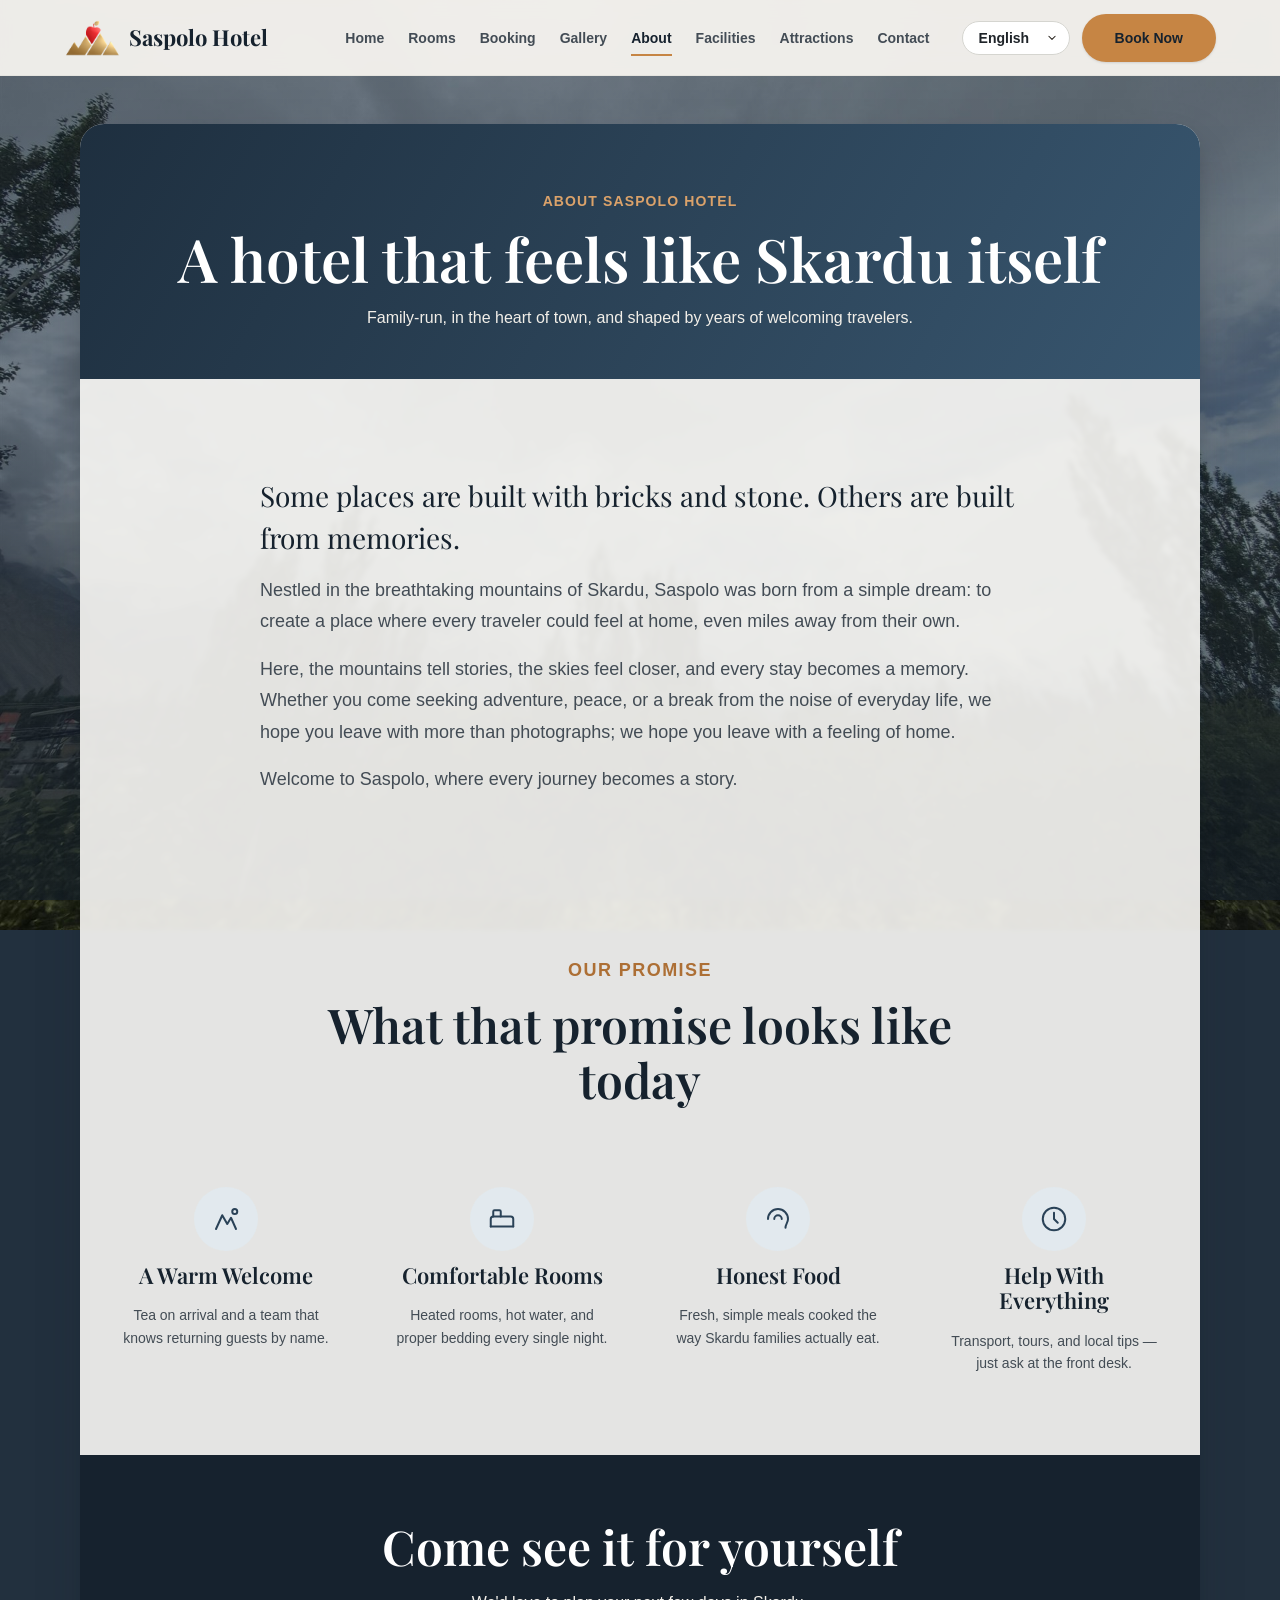
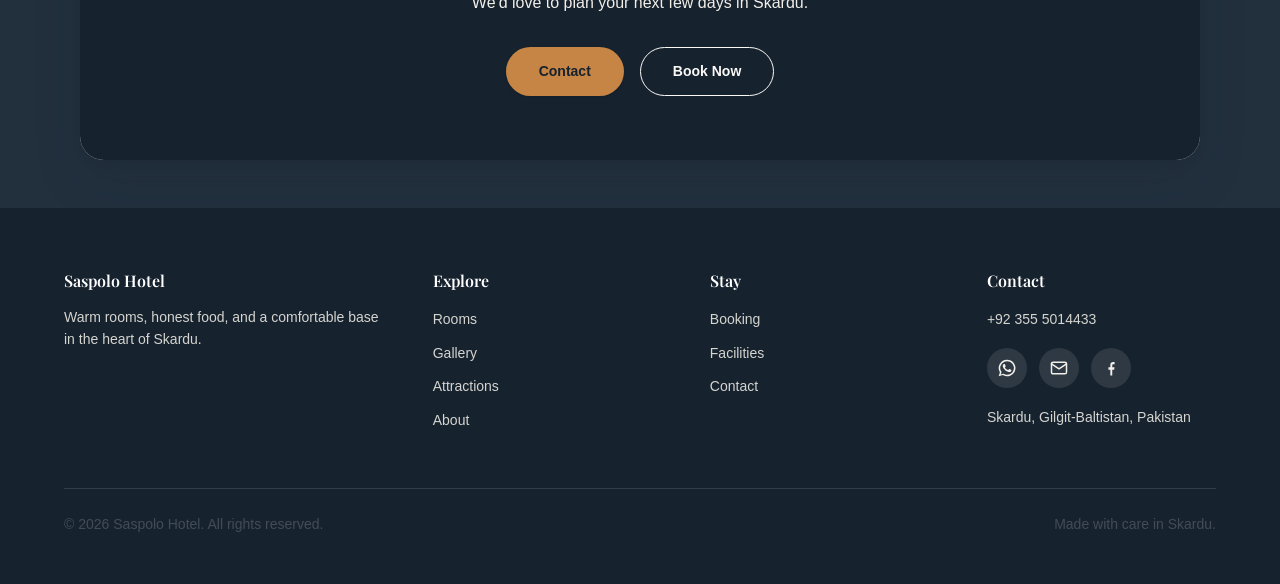
==== commit 611b3877: "Add files via upload" ====
--- a/about.html
+++ b/about.html
@@ -27,10 +27,11 @@
   "logo": "https://www.saspolohotel.example/assets/images/og/og-default.jpg"
 }
 </script>
-<link rel="icon" type="image/svg+xml" href="data:image/svg+xml,%3Csvg xmlns='http://www.w3.org/2000/svg' viewBox='0 0 40 40'%3E%3Crect width='40' height='40' rx='8' fill='%231e2f3f'/%3E%3Cpath d='M9 33V20c0-6 5-11 11-11s11 5 11 11v13h-4.2V20a6.8 6.8 0 10-13.6 0v13H9z' fill='%23c68544'/%3E%3Ccircle cx='20' cy='19' r='3' fill='%23dba26a'/%3E%3C/svg%3E">
+<link rel="icon" type="image/png" href="assets/images/favicon.png">
 <link rel="preconnect" href="https://fonts.googleapis.com">
 <link rel="preconnect" href="https://fonts.gstatic.com" crossorigin>
 <link href="https://fonts.googleapis.com/css2?family=Playfair+Display:wght@500;600;700&display=swap" rel="stylesheet">
+<link rel="preload" as="image" href="assets/images/backgrounds/about.jpg" fetchpriority="high">
 <link rel="stylesheet" href="assets/css/variables.css">
 <link rel="stylesheet" href="assets/css/base.css">
 <link rel="stylesheet" href="assets/css/layout.css">
@@ -45,11 +46,7 @@
 <header class="site-header" id="site-header">
   <div class="container">
     <a href="index.html" class="brand">
-      <svg class="brand-mark" viewBox="0 0 40 40" fill="none" xmlns="http://www.w3.org/2000/svg" aria-hidden="true">
-        <path d="M7 35V20C7 12.82 12.82 7 20 7c7.18 0 13 5.82 13 13v15h-5V20a8 8 0 10-16 0v15H7z" fill="var(--color-forest-700)"></path>
-        <circle cx="20" cy="18" r="3.5" fill="var(--color-amber-500)"></circle>
-        <path d="M15.5 35v-7.5a4.5 4.5 0 019 0V35h-9z" fill="var(--color-amber-600)"></path>
-      </svg>
+      <img class="brand-mark" src="assets/images/logo.png" alt="">
       <span data-i18n="common.siteName">Saspolo Hotel</span>
     </a>
 
@@ -191,7 +188,17 @@
         <h4 data-i18n="footer.contact">Contact</h4>
         <ul class="footer-links">
           <li><a href="tel:+923555014433" class="keep-ltr">+92 355 5014433</a></li>
-          <li><a href="https://wa.me/923555014433" target="_blank" rel="noopener" data-i18n="common.whatsappUs">WhatsApp Us</a></li>
+          <li class="footer-social">
+            <a href="https://wa.me/923555014433" target="_blank" rel="noopener" aria-label="WhatsApp" title="WhatsApp">
+              <svg viewBox="0 0 24 24" fill="currentColor" aria-hidden="true"><path d="M12 2a10 10 0 00-8.5 15.2L2 22l4.9-1.5A10 10 0 1012 2zm0 18.2a8.2 8.2 0 01-4.2-1.2l-.3-.2-3 1 1-2.9-.2-.3A8.2 8.2 0 1112 20.2zm4.6-6.1c-.3-.1-1.5-.7-1.7-.8-.2-.1-.4-.1-.6.1-.2.3-.6.8-.8 1-.1.2-.3.2-.5.1a6.7 6.7 0 01-2-1.2 7.5 7.5 0 01-1.4-1.7c-.1-.3 0-.4.1-.5l.4-.5c.1-.2.2-.3.3-.5.1-.2 0-.4 0-.5l-.8-1.9c-.2-.5-.4-.4-.6-.4h-.5c-.2 0-.5.1-.7.3-.2.3-.9.9-.9 2.1s.9 2.4 1 2.6c.1.2 1.8 2.8 4.4 3.9.6.3 1.1.4 1.5.6.6.2 1.2.2 1.6.1.5-.1 1.5-.6 1.7-1.2.2-.6.2-1.1.2-1.2-.1-.1-.2-.2-.4-.3z"></path></svg>
+            </a>
+            <a href="https://mail.google.com/mail/?view=cm&amp;fs=1&amp;to=Karimi.mazahir@gmail.com" target="_blank" rel="noopener" aria-label="Email" title="Karimi.mazahir@gmail.com">
+              <svg viewBox="0 0 24 24" fill="none" stroke="currentColor" stroke-width="1.8" stroke-linecap="round" stroke-linejoin="round" aria-hidden="true"><rect x="3" y="5" width="18" height="14" rx="2"></rect><path d="M3 7l9 6 9-6"></path></svg>
+            </a>
+            <a href="https://www.facebook.com/HotelSaspoloSkardu" target="_blank" rel="noopener" aria-label="Facebook" title="Facebook">
+              <svg viewBox="0 0 24 24" fill="currentColor" aria-hidden="true"><path d="M13.5 21v-7h2.3l.4-3h-2.7V9.1c0-.9.3-1.5 1.6-1.5h1.2V4.9c-.2 0-1-.1-1.9-.1-1.9 0-3.2 1.2-3.2 3.3V11H8.9v3h2.3v7h2.3z"></path></svg>
+            </a>
+          </li>
           <li><a href="https://maps.app.goo.gl/Dnu6MF6ETTMuakKG8" target="_blank" rel="noopener" data-i18n="footer.location">Skardu, Gilgit-Baltistan, Pakistan</a></li>
         </ul>
       </div>
--- a/assets/css/layout.css
+++ b/assets/css/layout.css
@@ -53,6 +53,13 @@
   flex-shrink: 0;
 }
 
+/* The real logo is wider than tall — keep its aspect ratio instead of the
+   34x34 square the old SVG mark used. */
+img.brand-mark {
+  width: auto;
+  height: 38px;
+}
+
 .main-nav {
   display: flex;
   align-items: center;
@@ -158,6 +165,36 @@
 
 .footer-links li { margin-bottom: var(--space-2); }
 
+/* Round icon buttons for WhatsApp / email / Facebook in the footer */
+.footer-social {
+  display: flex;
+  gap: var(--space-3);
+  padding-block: var(--space-2);
+}
+
+.footer-social a {
+  width: 40px;
+  height: 40px;
+  border-radius: 50%;
+  display: inline-flex;
+  align-items: center;
+  justify-content: center;
+  background: rgba(255, 255, 255, 0.1);
+  color: var(--color-cream-100);
+  transition: background var(--transition-base), color var(--transition-base), transform var(--transition-base);
+}
+
+.footer-social a:hover {
+  background: var(--color-amber-500);
+  color: var(--color-forest-900);
+  transform: translateY(-2px);
+}
+
+.footer-social svg {
+  width: 20px;
+  height: 20px;
+}
+
 .footer-bottom {
   border-top: 1px solid rgba(255, 255, 255, 0.12);
   padding-top: var(--space-5);
@@ -193,7 +230,10 @@
   .grid-3 { grid-template-columns: repeat(2, 1fr); }
 }
 
-@media (max-width: 760px) {
+/* Collapse to the hamburger menu below 1024px — with 8 nav items plus the
+   language select, Book Now button, and the (wide) logo, the inline nav
+   overlaps the brand name at tablet widths. */
+@media (max-width: 1024px) {
   .main-nav {
     position: fixed;
     inset: var(--header-height) 0 0 0;
@@ -233,7 +273,9 @@
   }
 
   .nav-toggle { display: inline-flex; }
-
+}
+
+@media (max-width: 760px) {
   .footer-grid { grid-template-columns: 1fr; gap: var(--space-6); }
   .grid-4, .grid-3, .grid-2 { grid-template-columns: 1fr; }
   .split { grid-template-columns: 1fr; gap: var(--space-6); }
--- a/assets/css/components.css
+++ b/assets/css/components.css
@@ -515,6 +515,9 @@
    in a translucent "sheet" so the photo is visible across the entire screen
    (around and faintly through the content) while text stays fully readable. */
 body.page-bg {
+  /* Dark tone close to the photos + overlay, so the moment before the
+     background image finishes loading doesn't flash white. */
+  background-color: #22303e;
   background-repeat: no-repeat;
   background-position: center;
   background-size: cover;
@@ -530,7 +533,9 @@
   pointer-events: none;
 }
 
-body.page-bg .site-header,
+/* The header keeps its own sticky position and z-index: 100 — do NOT pull it
+   down to z-index: 1 here, or the mobile nav dropdown (fixed, inside the
+   header) opens underneath the translucent main sheet and looks broken. */
 body.page-bg main,
 body.page-bg .site-footer {
   position: relative;
